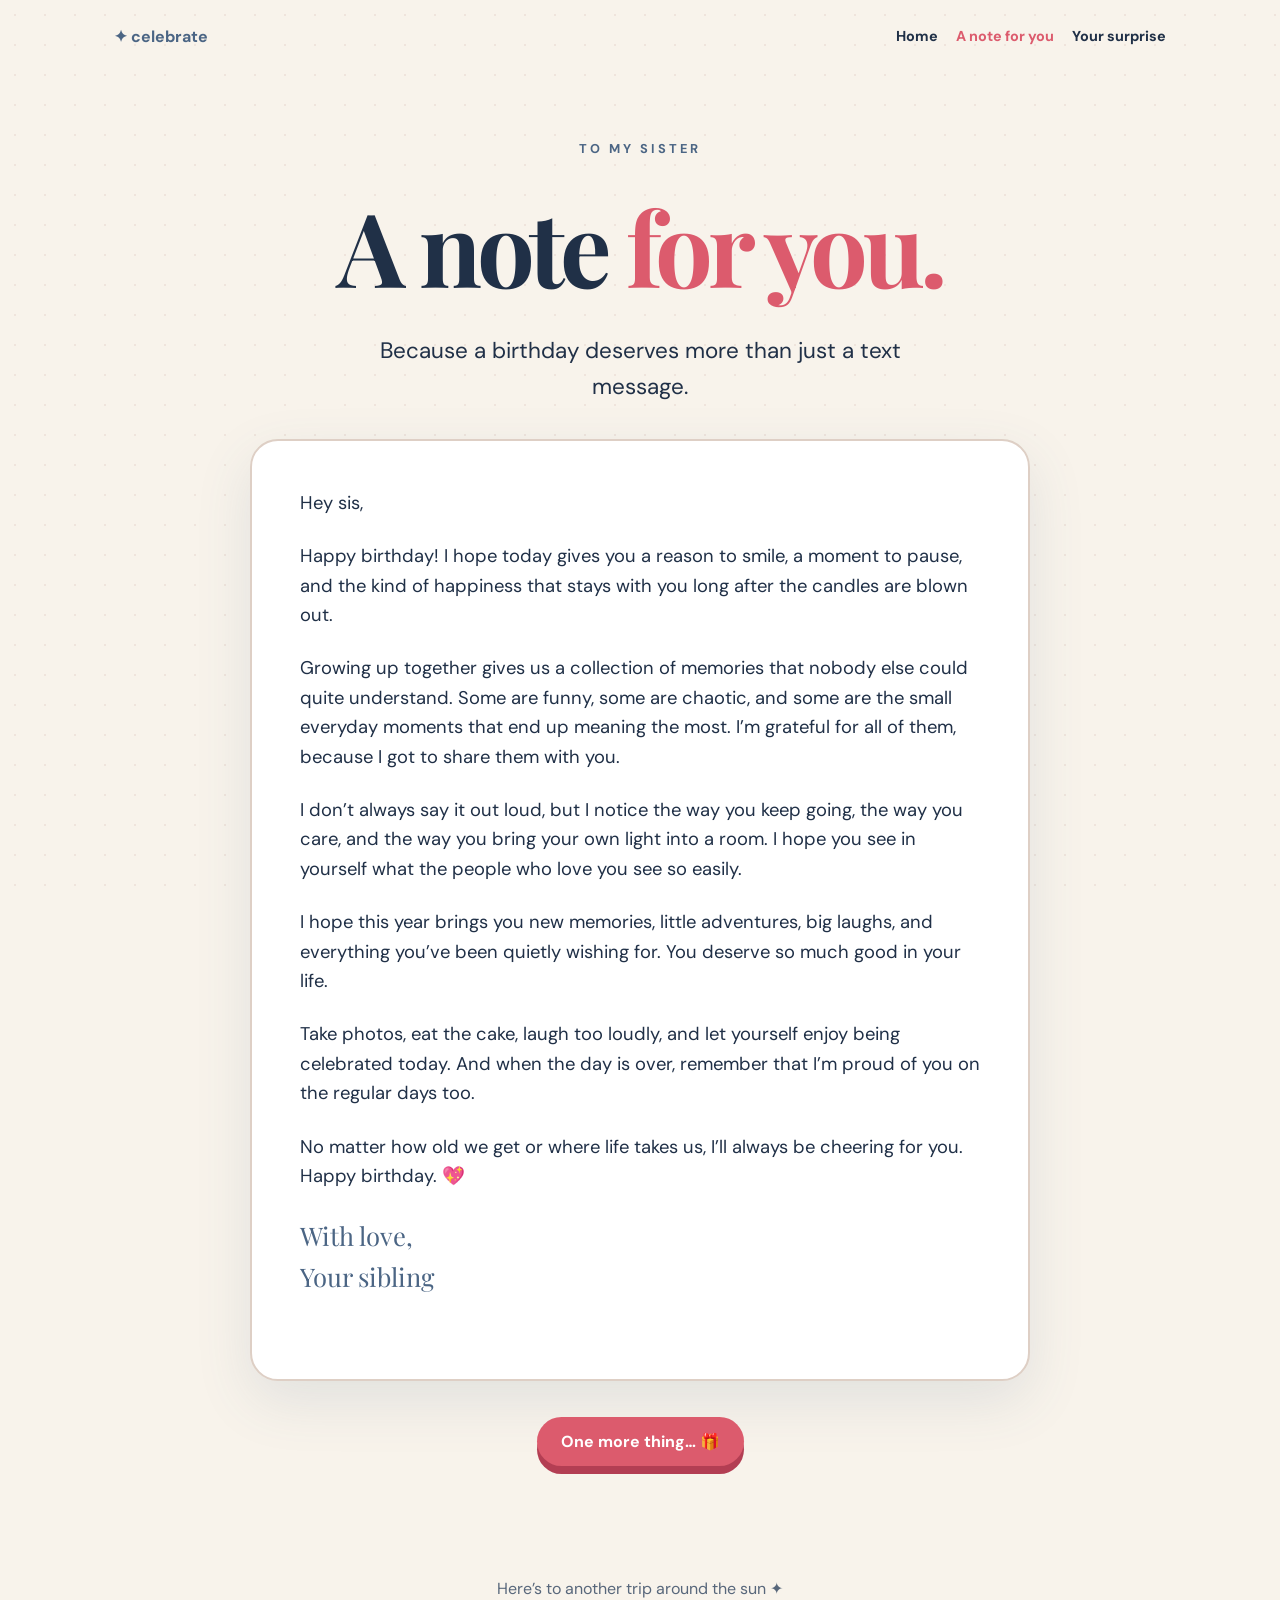
==== letter.html @ 44b2713b "Add files via upload" ====
<!doctype html><html lang="en"><head><meta charset="utf-8"><meta name="viewport" content="width=device-width,initial-scale=1"><meta name="theme-color" content="#fff9f2"><meta name="description" content="A birthday note for my sister."><title>A Note for You · Happy Birthday</title><link rel="icon" type="image/svg+xml" href="data:image/svg+xml,%3Csvg xmlns='http://www.w3.org/2000/svg' viewBox='0 0 64 64'%3E%3Crect width='64' height='64' rx='18' fill='%23dc5b6d'/%3E%3Ctext x='32' y='46' text-anchor='middle' font-size='40'%3E%F0%9F%8E%82%3C/text%3E%3C/svg%3E"><link rel="stylesheet" href="style.css"></head><body><nav><a class="brand" href="index.html" aria-label="Birthday home">✦ celebrate</a><div class="links"><a href="index.html">Home</a><a aria-current="page" href="letter.html">A note for you</a><a href="surprise.html">Your surprise</a></div></nav><main><div class="intro"><p class="eyebrow">To my sister</p><h1>A note <span class="accent">for you.</span></h1><p class="lead" style="margin:auto">Because a birthday deserves more than just a text message.</p></div><article class="panel wide letter"><p>Hey sis,</p><p>Happy birthday! I hope today gives you a reason to smile, a moment to pause, and the kind of happiness that stays with you long after the candles are blown out.</p><p>Growing up together gives us a collection of memories that nobody else could quite understand. Some are funny, some are chaotic, and some are the small everyday moments that end up meaning the most. I’m grateful for all of them, because I got to share them with you.</p><p>I don’t always say it out loud, but I notice the way you keep going, the way you care, and the way you bring your own light into a room. I hope you see in yourself what the people who love you see so easily.</p><p>I hope this year brings you new memories, little adventures, big laughs, and everything you’ve been quietly wishing for. You deserve so much good in your life.</p><p>Take photos, eat the cake, laugh too loudly, and let yourself enjoy being celebrated today. And when the day is over, remember that I’m proud of you on the regular days too.</p><p>No matter how old we get or where life takes us, I’ll always be cheering for you. Happy birthday. 💖</p><p class="signature">With love,<br>Your sibling</p></article><div class="buttons" style="justify-content:center;margin-top:36px"><a class="button" href="surprise.html">One more thing… 🎁</a></div></main><footer>Here’s to another trip around the sun ✦</footer><dialog class="modal" id="surprise-modal"><div class="emoji"></div><h2>Just for you</h2><p class="message"></p><form method="dialog"><button>Keep exploring</button></form></dialog><script src="script.js" defer></script></body></html>
---- style.css ----
@import url('https://fonts.googleapis.com/css2?family=DM+Sans:wght@400;500;600;700&family=Playfair+Display:wght@600;700&display=swap');
:root{--ink:#203047;--pink:#dc5b6d;--cream:#f8f3eb;--purple:#4b6584}*{box-sizing:border-box}html{scroll-behavior:smooth}body{margin:0;background:var(--cream);color:var(--ink);font:16px/1.6 'DM Sans',sans-serif}body:before{content:'';position:fixed;inset:0;pointer-events:none;background-image:radial-gradient(#cfa9a0 1px,transparent 1px);background-size:30px 30px;opacity:.2}a{color:inherit}nav{display:flex;justify-content:space-between;align-items:center;gap:18px;max-width:1100px;margin:auto;padding:24px 24px;position:relative;z-index:2}.brand{font-weight:700;text-decoration:none;color:var(--purple)}.links{display:flex;gap:18px;flex-wrap:wrap}.links a{text-decoration:none;font-size:.9rem;font-weight:700}.links a[aria-current]{color:var(--pink)}main{max-width:1100px;margin:auto;padding:15px 24px 80px;position:relative}.hero{min-height:68vh;display:grid;grid-template-columns:1.1fr .9fr;align-items:center;gap:40px}.eyebrow{text-transform:uppercase;letter-spacing:.23em;color:var(--purple);font-size:.8rem;font-weight:700}h1,h2{font-family:'Playfair Display',Georgia,serif;line-height:1.1;margin:.3em 0}h1{font-size:clamp(3.5rem,8vw,7.5rem);letter-spacing:-.05em}h2{font-size:clamp(2.5rem,5vw,4.5rem)}.accent{color:var(--pink)}.lead{font-size:clamp(1.1rem,2vw,1.4rem);max-width:530px}.buttons{display:flex;flex-wrap:wrap;gap:12px;margin-top:28px}.button,button{font:700 1rem 'DM Sans',sans-serif;border:0;cursor:pointer}.button{display:inline-flex;align-items:center;justify-content:center;text-decoration:none;border-radius:100px;padding:14px 24px;background:var(--pink);color:white;box-shadow:0 8px 0 #b33e53;transition:transform .2s,box-shadow .2s}.button:hover,.button:focus-visible{transform:translateY(3px);box-shadow:0 5px 0 #b33e53}.button.secondary{background:white;color:var(--ink);box-shadow:0 8px 0 #dfd4ca}.art{position:relative;background:linear-gradient(145deg,#ffe0c8,#c8d6e7);border-radius:48% 48% 30% 30%;min-height:470px;display:grid;place-items:center;overflow:hidden;box-shadow:0 25px 70px #4b658433}.art img{width:90%;height:90%;object-fit:contain;filter:drop-shadow(0 18px 20px #4b658455)}.art .big{font-size:clamp(8rem,20vw,16rem);line-height:1}.spark{position:absolute;font-size:2rem;animation:float 3s ease-in-out infinite}.spark.one{top:15%;left:15%}.spark.two{right:12%;top:30%;animation-delay:.8s}.spark.three{bottom:18%;left:19%;animation-delay:1.3s}@keyframes float{50%{transform:translateY(-18px) rotate(12deg)}}.panel{background:white;border:2px solid #decfc5;border-radius:28px;padding:clamp(22px,5vw,48px);box-shadow:0 20px 55px #4b658420}.intro{max-width:740px;margin:50px auto 34px;text-align:center}.cards{display:grid;grid-template-columns:repeat(3,1fr);gap:18px}.card{min-height:220px;background:white;border:2px solid #decfc5;border-radius:25px;padding:25px;text-align:left;box-shadow:0 10px 25px #4b658420;transition:transform .2s,box-shadow .2s}.card:hover,.card:focus-visible{transform:translateY(-6px);box-shadow:0 17px 30px #4b658440}.card .icon{font-size:3rem;display:block;margin-bottom:12px}.card strong{font-size:1.2rem}.card p{font-weight:400;margin:6px 0 0}.wide{max-width:780px;margin:20px auto}.letter{font-size:1.15rem}.letter p{margin:0 0 1.3em}.signature{font-family:'Playfair Display',serif;font-size:1.6rem;color:var(--purple)}.photo-grid{display:grid;grid-template-columns:repeat(3,1fr);gap:16px;margin-top:32px}.photo{aspect-ratio:4/5;border-radius:22px;display:grid;place-items:center;text-align:center;padding:20px;font-weight:700;color:#59426c;background:linear-gradient(135deg,#ffe3eb,#eddcff);border:3px dashed #d9b8d5}.photo:nth-child(2){background:linear-gradient(135deg,#fce5bf,#ffcee1)}.photo:nth-child(3){background:linear-gradient(135deg,#def1ee,#e9dcff)}.photo span{font-size:4rem;display:block}.gift{max-width:680px;text-align:center;margin:28px auto}.gift button{background:none;font-size:clamp(8rem,26vw,15rem);line-height:1;transition:transform .2s;filter:drop-shadow(0 15px 10px #b8b5bd)}.gift button:hover,.gift button:focus-visible{transform:rotate(-8deg) scale(1.08)}.hint{color:#536272}.secret{display:none;margin-top:25px}.secret.show{display:block;animation:rise .6s ease}@keyframes rise{from{opacity:0;transform:translateY(20px)}to{opacity:1;transform:none}}.secret h2{color:var(--pink)}footer{text-align:center;padding:30px;color:#58677b}.modal{border:0;border-radius:25px;max-width:min(90vw,450px);padding:35px;text-align:center;box-shadow:0 25px 80px #20304755}.modal::backdrop{background:#203047aa}.modal .emoji{font-size:4rem}.modal button{background:var(--purple);color:white;border-radius:100px;padding:12px 25px}.confetti{position:fixed;top:-20px;z-index:30;pointer-events:none;animation:fall var(--duration,3s) linear forwards}@keyframes fall{to{transform:translate(var(--drift,0px),110vh) rotate(720deg);opacity:.5}}@media(max-width:700px){nav{align-items:flex-start;flex-direction:column;padding:18px 20px}.links{gap:16px}main{padding:8px 20px 60px}.hero{grid-template-columns:1fr;min-height:0;gap:28px}.hero h1{font-size:clamp(3.5rem,16vw,5.5rem)}.art{min-height:320px;order:-1;border-radius:35px}.art .big{font-size:10rem}.cards{grid-template-columns:1fr}.card{min-height:0}.photo-grid{grid-template-columns:1fr}.photo{aspect-ratio:5/3}.intro{margin-top:36px}}@media(prefers-reduced-motion:reduce){*,*:before,*:after{animation-duration:.01ms!important;scroll-behavior:auto!important;transition-duration:.01ms!important}}
.birthday-show{position:fixed;inset:0;width:100vw;height:100dvh;max-width:none;max-height:none;margin:0;padding:0;border:0;background:radial-gradient(circle at 50% 25%,#ffe3a9,#f4c7b6 45%,#b9cedd);color:var(--ink);overflow:hidden}.birthday-show::backdrop{background:#241c33dd}.show-inner{height:100%;display:flex;flex-direction:column;align-items:center;justify-content:center;text-align:center;padding:24px;gap:10px}.show-cake{font-size:clamp(7rem,26vw,15rem);line-height:1.3;animation:show-bounce 1.2s ease-in-out infinite alternate;filter:drop-shadow(0 20px 18px #4b658455)}.birthday-show h2{font-size:clamp(3rem,11vw,6rem);margin:0}.birthday-show p:not(.eyebrow){font-size:clamp(1.15rem,3vw,1.7rem);margin:8px 0;min-height:2em}.show-controls{display:flex;flex-wrap:wrap;justify-content:center;gap:12px;margin-top:15px}.show-controls button{border-radius:100px;padding:12px 18px;background:white;color:var(--ink)}.show-controls button:last-child{background:var(--purple);color:#fff}.show-close{position:absolute;right:18px;top:12px;z-index:2;background:#fff9;border-radius:50%;width:44px;height:44px;font-size:1.8rem;line-height:1}.birthday-show.celebrate{background:radial-gradient(circle at 50% 25%,#fff0b3,#f3b9ac 45%,#9ebdd3)}@keyframes show-bounce{to{transform:translateY(-14px) rotate(4deg)}}@media(prefers-reduced-motion:reduce){.show-cake{animation:none}}@media(max-width:500px){.show-inner{justify-content:center}.show-cake{font-size:8rem}}
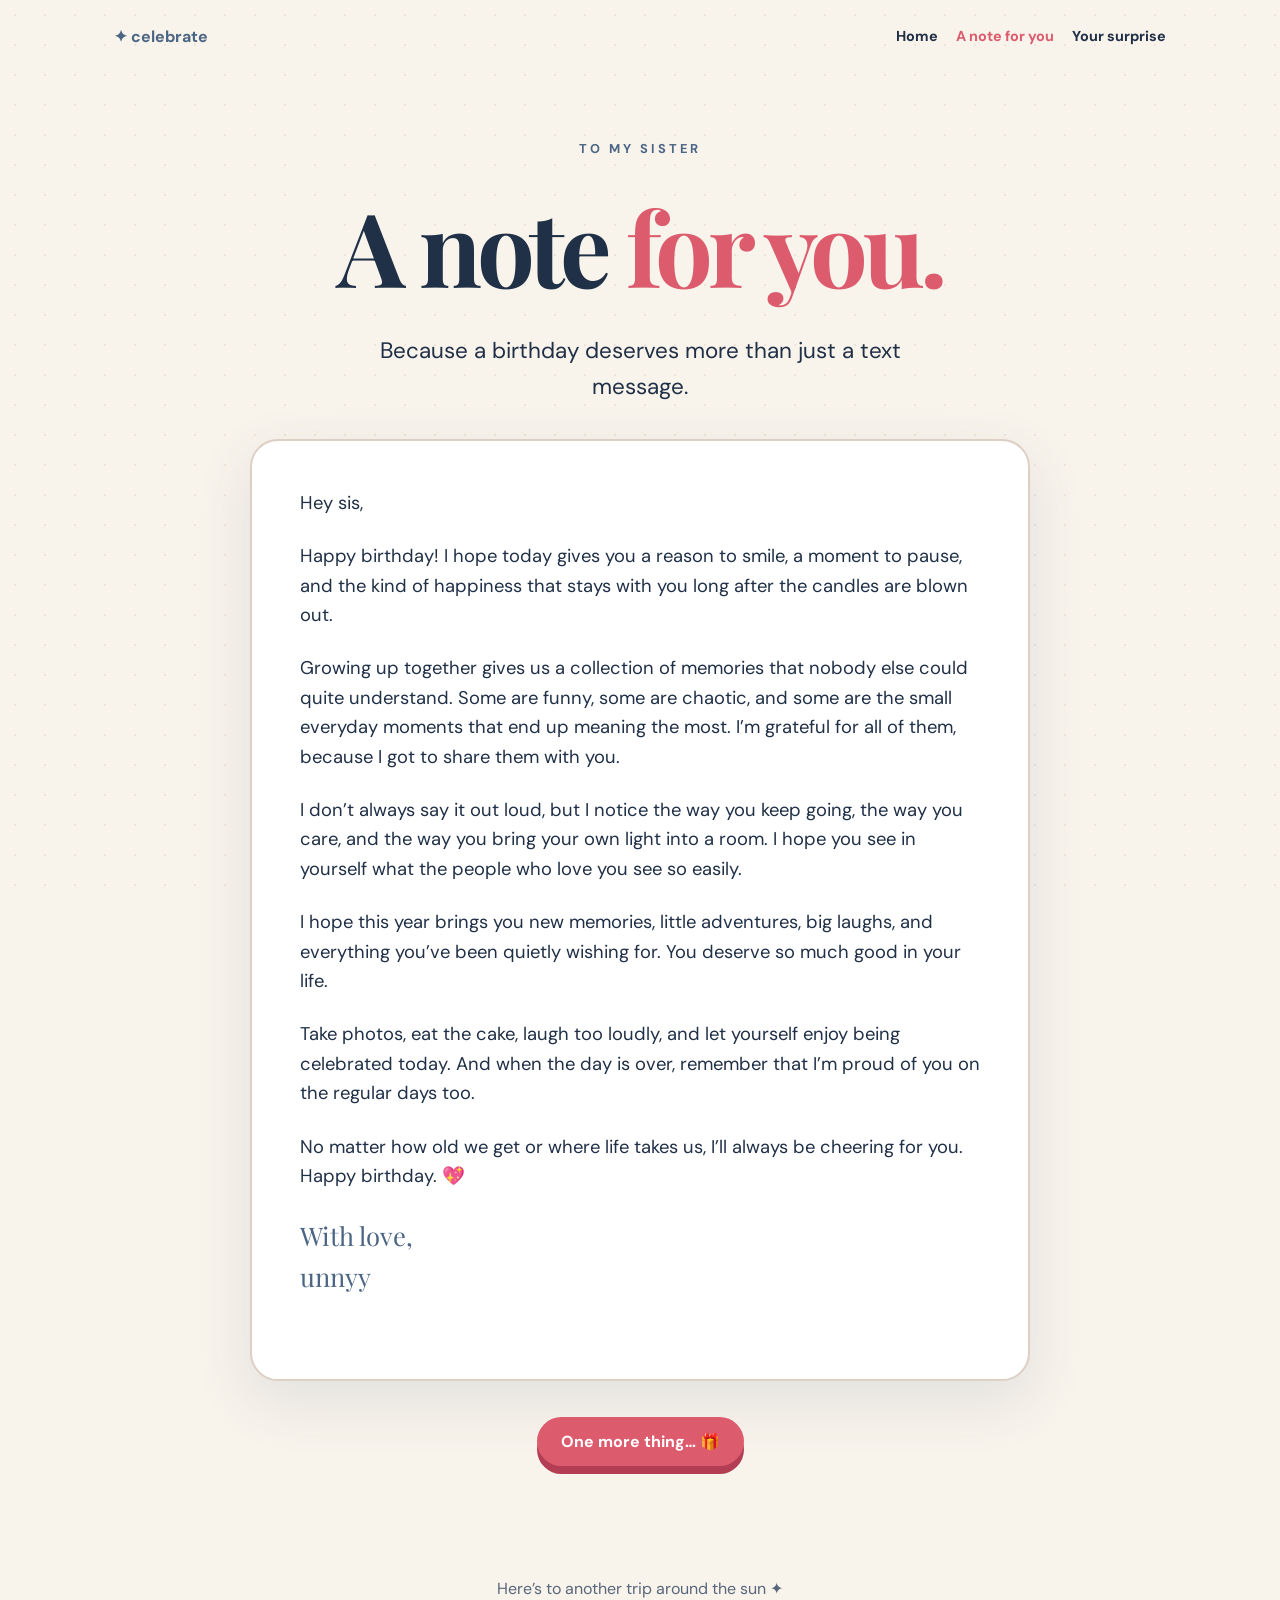
==== commit 6f43bec7: "Update letter.html" ====
--- a/letter.html
+++ b/letter.html
@@ -1 +1 @@
-<!doctype html><html lang="en"><head><meta charset="utf-8"><meta name="viewport" content="width=device-width,initial-scale=1"><meta name="theme-color" content="#fff9f2"><meta name="description" content="A birthday note for my sister."><title>A Note for You · Happy Birthday</title><link rel="icon" type="image/svg+xml" href="data:image/svg+xml,%3Csvg xmlns='http://www.w3.org/2000/svg' viewBox='0 0 64 64'%3E%3Crect width='64' height='64' rx='18' fill='%23dc5b6d'/%3E%3Ctext x='32' y='46' text-anchor='middle' font-size='40'%3E%F0%9F%8E%82%3C/text%3E%3C/svg%3E"><link rel="stylesheet" href="style.css"></head><body><nav><a class="brand" href="index.html" aria-label="Birthday home">✦ celebrate</a><div class="links"><a href="index.html">Home</a><a aria-current="page" href="letter.html">A note for you</a><a href="surprise.html">Your surprise</a></div></nav><main><div class="intro"><p class="eyebrow">To my sister</p><h1>A note <span class="accent">for you.</span></h1><p class="lead" style="margin:auto">Because a birthday deserves more than just a text message.</p></div><article class="panel wide letter"><p>Hey sis,</p><p>Happy birthday! I hope today gives you a reason to smile, a moment to pause, and the kind of happiness that stays with you long after the candles are blown out.</p><p>Growing up together gives us a collection of memories that nobody else could quite understand. Some are funny, some are chaotic, and some are the small everyday moments that end up meaning the most. I’m grateful for all of them, because I got to share them with you.</p><p>I don’t always say it out loud, but I notice the way you keep going, the way you care, and the way you bring your own light into a room. I hope you see in yourself what the people who love you see so easily.</p><p>I hope this year brings you new memories, little adventures, big laughs, and everything you’ve been quietly wishing for. You deserve so much good in your life.</p><p>Take photos, eat the cake, laugh too loudly, and let yourself enjoy being celebrated today. And when the day is over, remember that I’m proud of you on the regular days too.</p><p>No matter how old we get or where life takes us, I’ll always be cheering for you. Happy birthday. 💖</p><p class="signature">With love,<br>Your sibling</p></article><div class="buttons" style="justify-content:center;margin-top:36px"><a class="button" href="surprise.html">One more thing… 🎁</a></div></main><footer>Here’s to another trip around the sun ✦</footer><dialog class="modal" id="surprise-modal"><div class="emoji"></div><h2>Just for you</h2><p class="message"></p><form method="dialog"><button>Keep exploring</button></form></dialog><script src="script.js" defer></script></body></html>
+<!doctype html><html lang="en"><head><meta charset="utf-8"><meta name="viewport" content="width=device-width,initial-scale=1"><meta name="theme-color" content="#fff9f2"><meta name="description" content="A birthday note for my sister."><title>A Note for You · Happy Birthday</title><link rel="icon" type="image/svg+xml" href="data:image/svg+xml,%3Csvg xmlns='http://www.w3.org/2000/svg' viewBox='0 0 64 64'%3E%3Crect width='64' height='64' rx='18' fill='%23dc5b6d'/%3E%3Ctext x='32' y='46' text-anchor='middle' font-size='40'%3E%F0%9F%8E%82%3C/text%3E%3C/svg%3E"><link rel="stylesheet" href="style.css"></head><body><nav><a class="brand" href="index.html" aria-label="Birthday home">✦ celebrate</a><div class="links"><a href="index.html">Home</a><a aria-current="page" href="letter.html">A note for you</a><a href="surprise.html">Your surprise</a></div></nav><main><div class="intro"><p class="eyebrow">To my sister</p><h1>A note <span class="accent">for you.</span></h1><p class="lead" style="margin:auto">Because a birthday deserves more than just a text message.</p></div><article class="panel wide letter"><p>Hey sis,</p><p>Happy birthday! I hope today gives you a reason to smile, a moment to pause, and the kind of happiness that stays with you long after the candles are blown out.</p><p>Growing up together gives us a collection of memories that nobody else could quite understand. Some are funny, some are chaotic, and some are the small everyday moments that end up meaning the most. I’m grateful for all of them, because I got to share them with you.</p><p>I don’t always say it out loud, but I notice the way you keep going, the way you care, and the way you bring your own light into a room. I hope you see in yourself what the people who love you see so easily.</p><p>I hope this year brings you new memories, little adventures, big laughs, and everything you’ve been quietly wishing for. You deserve so much good in your life.</p><p>Take photos, eat the cake, laugh too loudly, and let yourself enjoy being celebrated today. And when the day is over, remember that I’m proud of you on the regular days too.</p><p>No matter how old we get or where life takes us, I’ll always be cheering for you. Happy birthday. 💖</p><p class="signature">With love,<br>unnyy</p></article><div class="buttons" style="justify-content:center;margin-top:36px"><a class="button" href="surprise.html">One more thing… 🎁</a></div></main><footer>Here’s to another trip around the sun ✦</footer><dialog class="modal" id="surprise-modal"><div class="emoji"></div><h2>Just for you</h2><p class="message"></p><form method="dialog"><button>Keep exploring</button></form></dialog><script src="script.js" defer></script></body></html>
